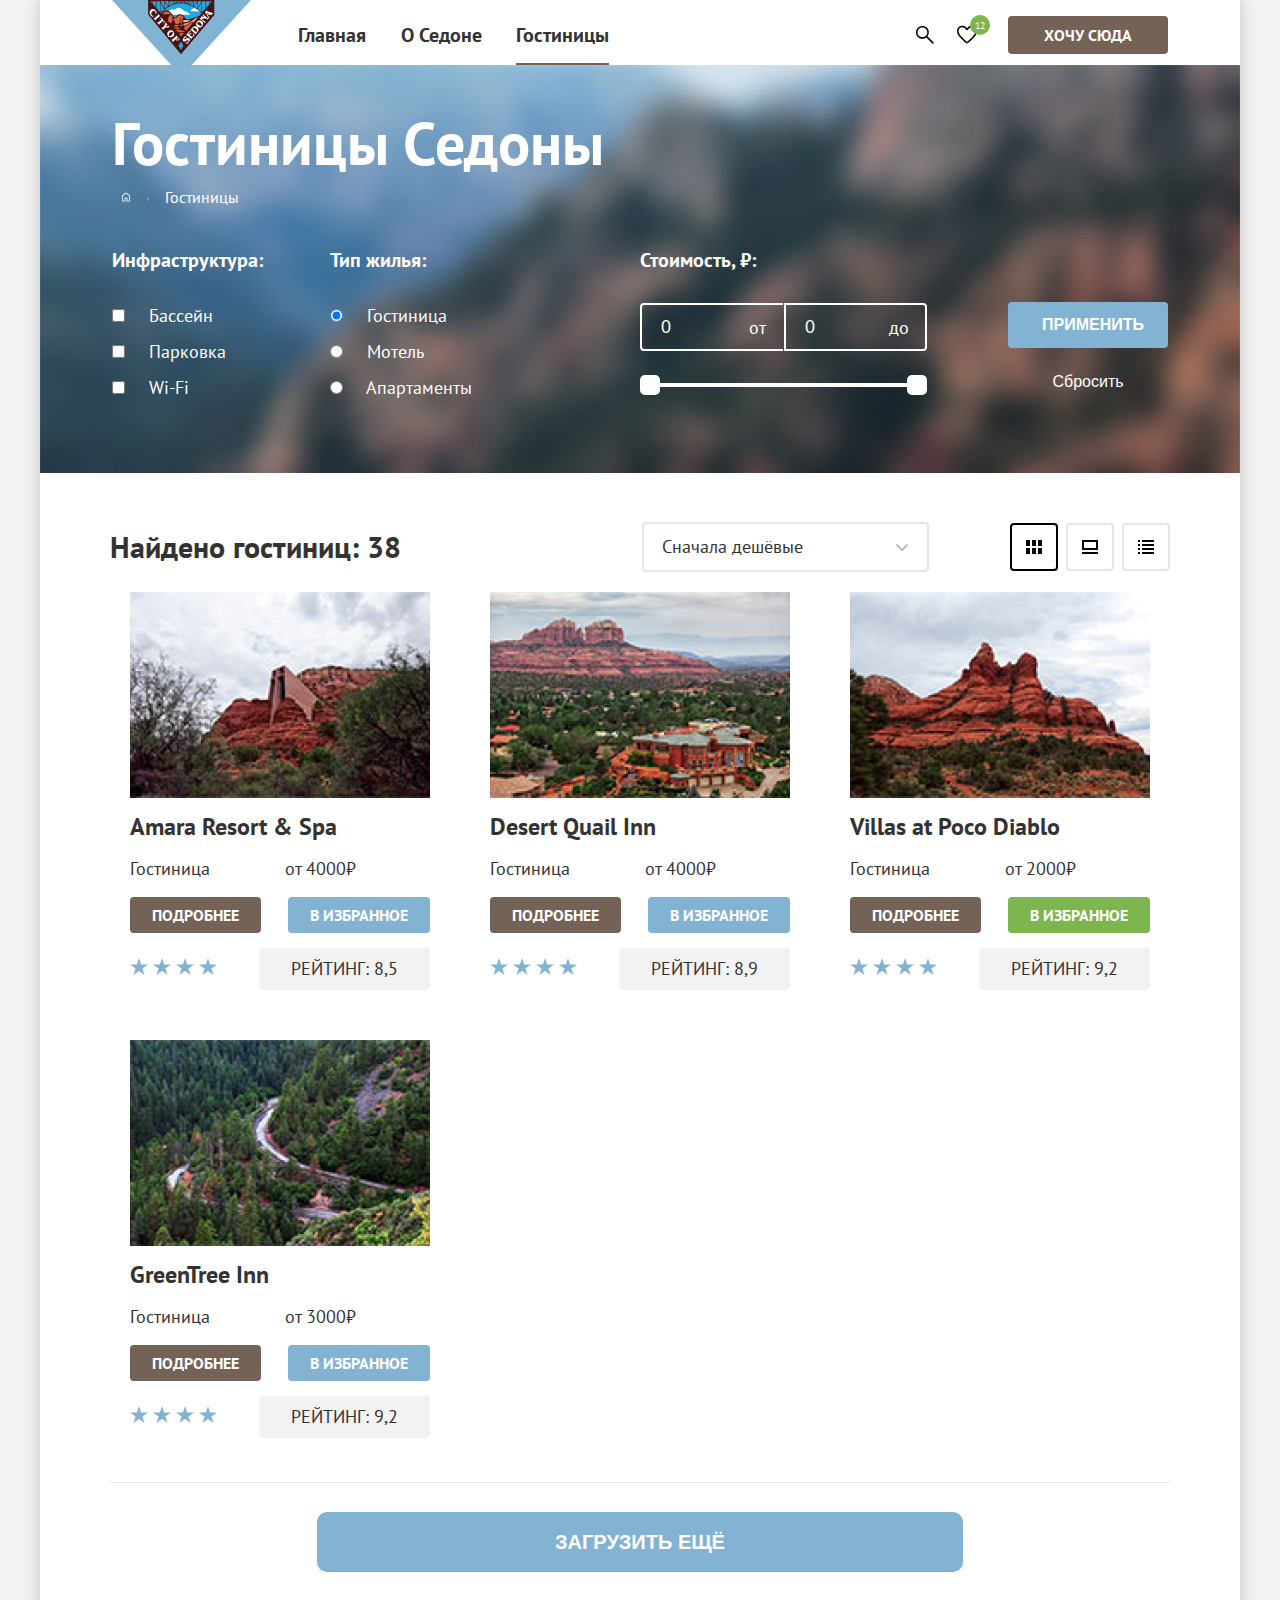
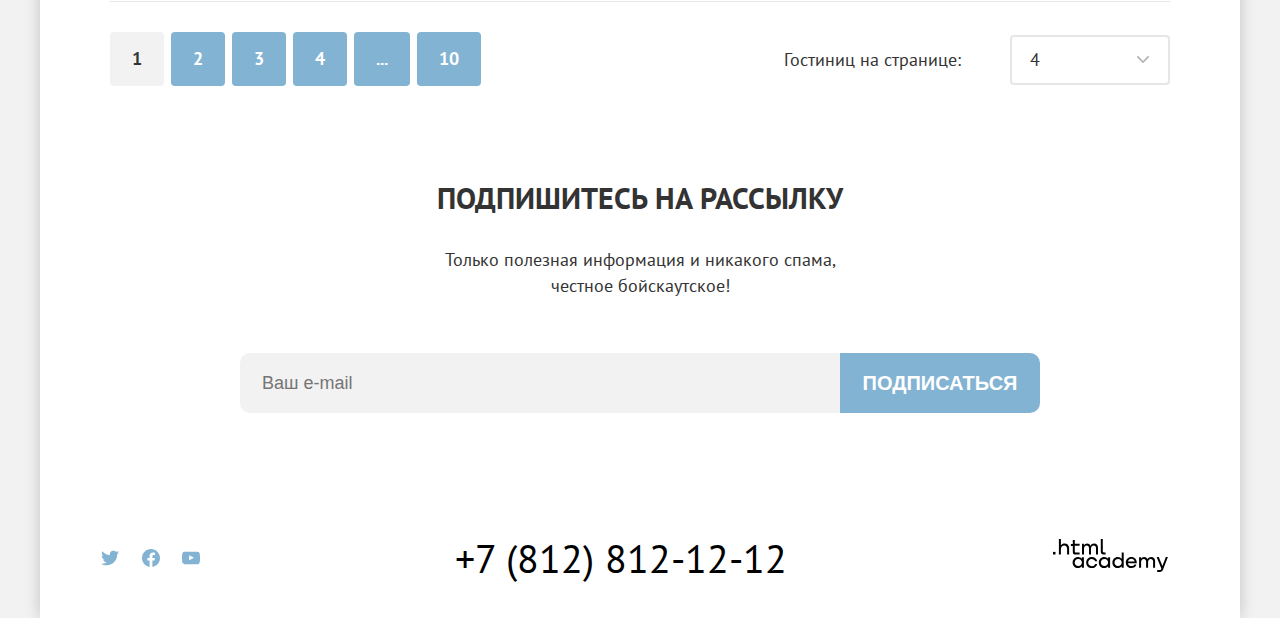
==== catalog.html @ 4ed650a9 "flexbox" ====
<!DOCTYPE html>
<html class="page" lang="ru">
<head>
    <meta charset="UTF-8">
    <meta http-equiv="X-UA-Compatible" content="IE=edge">
    <meta name="viewport" content="width=device-width, initial-scale=1.0">
    <link rel="stylesheet" href="/css/style.css">
    <title>Гостиницы в Седоне - Каталог</title>
</head>
<body class="page__body">
  <header class="page-header page__header">
    <a class="logo logo-header" href="#">
      <img src="/img/logo.svg" alt" width="139" height="70">
    </a>
    <nav class="page-nav">
        <ul class="nav-list">
            <li class="nav-list__item">
                <a class="nav-list__link " href="#">Главная</a>
            </li>
            <li class="nav-list__item">
                <a class="nav-list__link" href="#">О Седоне</a>
            </li>
            <li class="nav-list__item">
                <a class="nav-list__link nav-list__link_state-active" href="/catalog.html">Гостиницы</a>
            </li>
          </ul>
          <div class="additional-nav">
              <a href="#" class="icon-button">
                <svg width="24" height="24" viewBox="0 0 24 24" aria-hidden="true">
                  <path d="M19.35 20.425L13.325 14.4C12.825 14.8333 12.2417 15.1708 11.575 15.4125C10.9083 15.6542 10.2 15.775 9.45 15.775C7.65 15.775 6.125 15.15 4.875 13.9C3.625 12.65 3 11.1417 3 9.375C3 7.60833 3.625 6.1 4.875 4.85C6.125 3.6 7.64167 2.975 9.425 2.975C11.1917 2.975 12.6958 3.6 13.9375 4.85C15.1792 6.1 15.8 7.60833 15.8 9.375C15.8 10.0917 15.6833 10.7833 15.45 11.45C15.2167 12.1167 14.8667 12.7417 14.4 13.325L20.475 19.35C20.625 19.4833 20.7 19.6542 20.7 19.8625C20.7 20.0708 20.6167 20.2583 20.45 20.425C20.3 20.575 20.1167 20.65 19.9 20.65C19.6833 20.65 19.5 20.575 19.35 20.425ZM9.425 14.275C10.775 14.275 11.925 13.7958 12.875 12.8375C13.825 11.8792 14.3 10.725 14.3 9.375C14.3 8.025 13.825 6.87083 12.875 5.9125C11.925 4.95417 10.775 4.475 9.425 4.475C8.05833 4.475 6.89583 4.95417 5.9375 5.9125C4.97917 6.87083 4.5 8.025 4.5 9.375C4.5 10.725 4.97917 11.8792 5.9375 12.8375C6.89583 13.7958 8.05833 14.275 9.425 14.275Z"/>
                </svg>
                <span class="visually-hidden">Поиск</span>
              </a>
              <a href="#" class="icon-button">
                <svg width="24" height="24" viewBox="0 0 24 24" aria-hidden="true">
                  <path d="M10.975 20.1L9.65 18.875C7.58333 16.9583 5.79167 15.1292 4.275 13.3875C2.75833 11.6458 2 9.825 2 7.925C2 6.425 2.50417 5.17083 3.5125 4.1625C4.52083 3.15417 5.76667 2.65 7.25 2.65C8.1 2.65 8.94167 2.85417 9.775 3.2625C10.6083 3.67083 11.35 4.34167 12 5.275C12.7333 4.34167 13.4917 3.67083 14.275 3.2625C15.0583 2.85417 15.8833 2.65 16.75 2.65C18.2333 2.65 19.4792 3.15417 20.4875 4.1625C21.4958 5.17083 22 6.425 22 7.925C22 9.825 21.2417 11.6458 19.725 13.3875C18.2083 15.1292 16.4167 16.9583 14.35 18.875L13.025 20.1C12.7417 20.3667 12.4 20.5 12 20.5C11.6 20.5 11.2583 20.3667 10.975 20.1ZM11.35 6.925C10.9 6.10833 10.3083 5.44167 9.575 4.925C8.84167 4.40833 8.06667 4.15 7.25 4.15C6.15 4.15 5.25 4.50417 4.55 5.2125C3.85 5.92083 3.5 6.825 3.5 7.925C3.5 8.89167 3.825 9.90417 4.475 10.9625C5.125 12.0208 5.9 13.05 6.8 14.05C7.7 15.05 8.63333 15.9792 9.6 16.8375C10.5667 17.6958 11.3667 18.4167 12 19C12.6333 18.4333 13.4333 17.7167 14.4 16.85C15.3667 15.9833 16.3 15.0458 17.2 14.0375C18.1 13.0292 18.875 11.9958 19.525 10.9375C20.175 9.87917 20.5 8.875 20.5 7.925C20.5 6.825 20.1458 5.92083 19.4375 5.2125C18.7292 4.50417 17.8333 4.15 16.75 4.15C15.9167 4.15 15.1375 4.40417 14.4125 4.9125C13.6875 5.42083 13.0833 6.09167 12.6 6.925C12.5167 7.05833 12.425 7.15417 12.325 7.2125C12.225 7.27083 12.1083 7.3 11.975 7.3C11.8417 7.3 11.7208 7.27083 11.6125 7.2125C11.5042 7.15417 11.4167 7.05833 11.35 6.925V6.925Z"/>
                </svg>
                <span class="bage bage_count bage_icon-button">12</span>
                <span class="visually-hidden">Избранное</span>
              </a>
              <a href="#" class="button button_size-small button_state-secondary button-header">Хочу сюда</a>
          </div>
    </nav>
  </header>
    <main class="page-main">
        <section class="catalog-filter">
            <h1 class="headline headline_size-b">Гостиницы Седоны</h1>
            <ul class="breadcrumbs">
                <li class="breadcrumbs__item">
                    <a class="breadcrumbs__link" href="#" fill="white">
                        <span class="visually-hidden">Главная страница</span>
                        <svg width="12" height="12" viewBox="0 0 12 12" fill="white" aria-hidden="true">
                            <path d="M2.75 9.75H4.625V6.625H7.375V9.75H9.25V4.875L6 2.4375L2.75 4.875V9.75ZM2.75 10.5C2.54167 10.5 2.36458 10.4271 2.21875 10.2812C2.07292 10.1354 2 9.95833 2 9.75V4.875C2 4.75833 2.02708 4.64583 2.08125 4.5375C2.13542 4.42917 2.20833 4.34167 2.3 4.275L5.55 1.8375C5.61667 1.7875 5.6875 1.75 5.7625 1.725C5.8375 1.7 5.91667 1.6875 6 1.6875C6.08333 1.6875 6.1625 1.7 6.2375 1.725C6.3125 1.75 6.38333 1.7875 6.45 1.8375L9.7 4.275C9.79167 4.34167 9.86458 4.42917 9.91875 4.5375C9.97292 4.64583 10 4.75833 10 4.875V9.75C10 9.95833 9.92708 10.1354 9.78125 10.2812C9.63542 10.4271 9.45833 10.5 9.25 10.5H6.625V7.375H5.375V10.5H2.75Z"/>
                        </svg>
                    </a>
                    <svg width="8" height="8" viewBox="0 0 8 8" fill="rgba(255, 255, 255, 0.6)" aria-hidden="true">
                        <path d="M2.94998 5.81656C2.90554 5.761 2.88193 5.69989 2.87915 5.63322C2.87637 5.56656 2.89998 5.50822 2.94998 5.45822L4.41665 3.99156L2.94165 2.51656C2.89721 2.47211 2.87637 2.41239 2.87915 2.33739C2.88193 2.26239 2.90554 2.20267 2.94998 2.15822C3.00554 2.10267 3.06526 2.07628 3.12915 2.07906C3.19304 2.08183 3.24998 2.10822 3.29998 2.15822L4.95832 3.81656C4.9861 3.84433 5.00554 3.87211 5.01665 3.89989C5.02776 3.92767 5.03332 3.95822 5.03332 3.99156C5.03332 4.02489 5.02776 4.05544 5.01665 4.08322C5.00554 4.111 4.9861 4.13878 4.95832 4.16656L3.30832 5.81656C3.25832 5.86656 3.19998 5.89017 3.13332 5.88739C3.06665 5.88461 3.00554 5.861 2.94998 5.81656V5.81656Z"/>
                    </svg>
                </li>
                <li class="breadcrumbs__item">
                    <a class="breadcrumbs__link" href="#">
                        Гостиницы
                    </a>
                </li>
            </ul>
            <form class="filter-form" action="https://echo.htmlacademy.ru/" method="GET">
                <fieldset class="filter-fieldset">
                    <legend class="filter-title">Инфраструктура:</legend>
                    <ul class="filter-list">
                        <li class="filter-item">
                            <label class="control" class="label" for="pool">
                                <input class="control-input" type="checkbox" id="pool" name="ifrostructure" value="Бассейн">
                                <span class="control-lead">Бассейн</span>
                            </label>
                        </li>
                        <li class="filter-item">
                            <label class="control" class="label" for="parking">
                                <input class="control-input" type="checkbox" id="parking" name="ifrostructure" value="Парковка">
                                <span class="control-lead">Парковка</span>
                            </label>
                        </li>
                        <li class="filter-item">
                            <label class="control" for="wifi">
                                <input class="control-input" type="checkbox" id="wifi" name="ifrostructure" value="Wi-Fi">
                                <span class="control-lead">Wi-Fi</span>
                            </label>
                        </li>
                    </ul>
                </fieldset>
                <fieldset class="filter-fieldset">
                    <legend class="filter-title">Тип жилья:</legend>
                    <ul class="filter-list">
                        <li class="filter-item">
                            <label class="control" for="hotel">
                                <input class="control-input" type="radio" id="hotel" name="tipe-living" value="Гостиница" checked>
                                <span class="control-lead">Гостиница</span>
                            </label>
                        </li>
                        <li class="filter-item">
                            <label class="control" for="motel">
                                <input class="control-input" type="radio" id="motel" name="tipe-living" value="Мотель">
                                <span class="control-lead">Мотель</span>
                            </label>
                        </li>
                        <li class="filter-item">
                            <label class="control" for="apart">
                                <input class="control-input" type="radio" id="apart" name="tipe-living" value="Апартементы">
                                <span class="control-lead">Апартаменты</span>
                            </label>
                        </li>
                    </ul>
                </fieldset>
                <fieldset class="filter-fieldset">
                    <legend class="filter-title">Стоимость, ₽:</legend>
                    <div class="range">
                        <label class="range-field" for="min-price">
                            <span class="range-title">от</span>
                            <input class="range-input range-input_left" type="number" name="price-from" value="0" min="0" max="10000" step="100">
                        </label>
                        <label class="range-field" for="max-price">
                            <span class="range-title">до</span>
                            <input class="range-input range-input_right" type="number" name="price-from" value="0" min="0" max="10000" step="100">
                        </label>
                        <div class="range-slider slider">
                            <div class="slider-bar">
                              <button class="slider-thumb" type="button">
                                <span class="visually-hidden">Ручка минимальной цены</span>
                              </button>
                              <button class="slider-thumb" type="button">
                                <span class="visually-hidden">Ручка максимальной цены</span>
                              </button>
                            </div>
                        </div>
                    </div>
                </fieldset>
                <div class="filter-buttons">
                    <button class="button button_size-small button_state-primary button_apply" type="submit">Применить</button>
                    <button class="button button_size-small button_reset" type="reset">Сбросить</button>
                  </div>
            </form>
        </section>
        <section class="products">
            <header class="products-header">
                <h2 class="visually-hidden">Результаты поиска</h2>
                <p class="headline headline_size-m headline_filter">Найдено гостиниц: 38</p>
                <details class="select catalog-select">
                  <summary class="select-button">Сначала дешёвые</summary>
                  <ul class="select-menu">
                    <li class="select-item select-item-active">
                      <a class="select-option">Сначала дешёвые</a>
                    </li>
                    <li class="select-item">
                      <a class="select-option" href="#">Сначала дорогие</a>
                    </li>
                    <li class="select-item">
                      <a class="select-option" href="#">Сначала популярные</a>
                    </li>
                    <li class="select-item">
                      <a class="select-option" href="#">Сначала комфортные</a>
                    </li>
                  </ul>
                </details>
                <ul class="view">
                  <li class="view-item view-item-active">
                    <a class="view-link view-link-cards">
                      <span class="visually-hidden">Карточками</span>
                    </a>
                  </li>
                  <li class="view-item">
                    <a class="view-link view-link-slides" href="#">
                      <span class="visually-hidden">Слайдами</span>
                    </a>
                  </li>
                  <li class="view-item">
                    <a class="view-link view-link-list" href="#">
                      <span class="visually-hidden">Списком</span>
                    </a>
                  </li>
                </ul>
            </header>
            <ul class="products-list">
                <li class="products-list__item product-card">
                    <img class="product-card__img" src="/img/hotel-1.png" alt="Отель Amara Resort & Spa" width="300" height="206">
                        <a href="#" class="product-card__link product">
                            <h4 class="headline headline_size-s">Amara Resort & Spa</h4>
                        </a>
                        <div class="product-card-description">
                          <span class="product-card-descripton__title">Гостиница</span>
                          <span class="product-card-descripton__price">от 4000₽</span>
                        </div>
                        <div class="product-card-buttons">
                            <a class="button button_size-small button_state-secondary button-card-more" href="#">Подробнее</a>
                            <a class="button button_size-small button_state-primary button-card-favorive" href="#">В Избранное</a>
                        </div>
                        <div class="product-card-raiting">
                            <div class="product-card-raiting__stars">
                                <svg width="18" height="17" viewBox="0 0 18 17" fill="none" xmlns="http://www.w3.org/2000/svg">
                                    <g clip-path="url(#clip0_56664_103)">
                                    <path d="M9 0L11.1 6.5H18L12.4 10.5L14.6 17L9 13L3.4 17L5.6 10.5L0 6.5H6.9L9 0Z" fill="#83B3D3"/>
                                    </g>
                                    <defs>
                                    <clipPath id="clip0_56664_103">
                                    <rect width="18" height="17" fill="white"/>
                                    </clipPath>
                                    </defs>
                                </svg>
                                <svg width="18" height="17" viewBox="0 0 18 17" fill="none" xmlns="http://www.w3.org/2000/svg">
                                    <g clip-path="url(#clip0_56664_103)">
                                    <path d="M9 0L11.1 6.5H18L12.4 10.5L14.6 17L9 13L3.4 17L5.6 10.5L0 6.5H6.9L9 0Z" fill="#83B3D3"/>
                                    </g>
                                    <defs>
                                    <clipPath id="clip0_56664_103">
                                    <rect width="18" height="17" fill="white"/>
                                    </clipPath>
                                    </defs>
                                </svg>
                                <svg width="18" height="17" viewBox="0 0 18 17" fill="none" xmlns="http://www.w3.org/2000/svg">
                                    <g clip-path="url(#clip0_56664_103)">
                                    <path d="M9 0L11.1 6.5H18L12.4 10.5L14.6 17L9 13L3.4 17L5.6 10.5L0 6.5H6.9L9 0Z" fill="#83B3D3"/>
                                    </g>
                                    <defs>
                                    <clipPath id="clip0_56664_103">
                                    <rect width="18" height="17" fill="white"/>
                                    </clipPath>
                                    </defs>
                                </svg>
                                <svg width="18" height="17" viewBox="0 0 18 17" fill="none" xmlns="http://www.w3.org/2000/svg">
                                    <g clip-path="url(#clip0_56664_103)">
                                    <path d="M9 0L11.1 6.5H18L12.4 10.5L14.6 17L9 13L3.4 17L5.6 10.5L0 6.5H6.9L9 0Z" fill="#83B3D3"/>
                                    </g>
                                    <defs>
                                    <clipPath id="clip0_56664_103">
                                    <rect width="18" height="17" fill="white"/>
                                    </clipPath>
                                    </defs>
                                </svg>
                            </div>
                            <span class="product-card-raiting__description">Рейтинг: 8,5</span>
                          </div>
                </li>
                <li class="products-list__item product-card">
                  <img class="product-card__img" src="/img/hotel-2.png" alt="Отель Amara Resort & Spa" width="300" height="206">
                      <a href="#" class="product-card__link product">
                          <h4 class="headline headline_size-s">Desert Quail Inn</h4>
                      </a>
                      <div class="product-card-description">
                        <span class="product-card-descripton__title">Гостиница</span>
                        <span class="product-card-descripton__price">от 4000₽</span>
                      </div>
                      <div class="product-card-buttons">
                          <a class="button button_size-small button_state-secondary button-card-more" href="#">Подробнее</a>
                          <a class="button button_size-small button_state-primary button-card-favorive" href="#">В Избранное</a>
                      </div>
                      <div class="product-card-raiting">
                          <div class="product-card-raiting__stars">
                              <svg width="18" height="17" viewBox="0 0 18 17" fill="none" xmlns="http://www.w3.org/2000/svg">
                                  <g clip-path="url(#clip0_56664_103)">
                                  <path d="M9 0L11.1 6.5H18L12.4 10.5L14.6 17L9 13L3.4 17L5.6 10.5L0 6.5H6.9L9 0Z" fill="#83B3D3"/>
                                  </g>
                                  <defs>
                                  <clipPath id="clip0_56664_103">
                                  <rect width="18" height="17" fill="white"/>
                                  </clipPath>
                                  </defs>
                              </svg>
                              <svg width="18" height="17" viewBox="0 0 18 17" fill="none" xmlns="http://www.w3.org/2000/svg">
                                  <g clip-path="url(#clip0_56664_103)">
                                  <path d="M9 0L11.1 6.5H18L12.4 10.5L14.6 17L9 13L3.4 17L5.6 10.5L0 6.5H6.9L9 0Z" fill="#83B3D3"/>
                                  </g>
                                  <defs>
                                  <clipPath id="clip0_56664_103">
                                  <rect width="18" height="17" fill="white"/>
                                  </clipPath>
                                  </defs>
                              </svg>
                              <svg width="18" height="17" viewBox="0 0 18 17" fill="none" xmlns="http://www.w3.org/2000/svg">
                                  <g clip-path="url(#clip0_56664_103)">
                                  <path d="M9 0L11.1 6.5H18L12.4 10.5L14.6 17L9 13L3.4 17L5.6 10.5L0 6.5H6.9L9 0Z" fill="#83B3D3"/>
                                  </g>
                                  <defs>
                                  <clipPath id="clip0_56664_103">
                                  <rect width="18" height="17" fill="white"/>
                                  </clipPath>
                                  </defs>
                              </svg>
                              <svg width="18" height="17" viewBox="0 0 18 17" fill="none" xmlns="http://www.w3.org/2000/svg">
                                  <g clip-path="url(#clip0_56664_103)">
                                  <path d="M9 0L11.1 6.5H18L12.4 10.5L14.6 17L9 13L3.4 17L5.6 10.5L0 6.5H6.9L9 0Z" fill="#83B3D3"/>
                                  </g>
                                  <defs>
                                  <clipPath id="clip0_56664_103">
                                  <rect width="18" height="17" fill="white"/>
                                  </clipPath>
                                  </defs>
                              </svg>
                          </div>
                          <span class="product-card-raiting__description">Рейтинг: 8,9</span>
                        </div>
              </li>
              <li class="products-list__item product-card">
                <img class="product-card__img" src="/img/hotel-3.png" alt="Отель Amara Resort & Spa" width="300" height="206">
                    <a href="#" class="product-card__link product">
                        <h4 class="headline headline_size-s">Villas at Poco Diablo</h4>
                    </a>
                    <div class="product-card-description">
                      <span class="product-card-descripton__title">Гостиница</span>
                      <span class="product-card-descripton__price">от 2000₽</span>
                    </div>
                    <div class="product-card-buttons">
                        <a class="button button_size-small button_state-secondary button-card-more" href="#">Подробнее</a>
                        <a class="button button_size-small button_state-seccess button-card-favorive" href="#">В Избранное</a>
                    </div>
                    <div class="product-card-raiting">
                        <div class="product-card-raiting__stars">
                            <svg width="18" height="17" viewBox="0 0 18 17" fill="none" xmlns="http://www.w3.org/2000/svg">
                                <g clip-path="url(#clip0_56664_103)">
                                <path d="M9 0L11.1 6.5H18L12.4 10.5L14.6 17L9 13L3.4 17L5.6 10.5L0 6.5H6.9L9 0Z" fill="#83B3D3"/>
                                </g>
                                <defs>
                                <clipPath id="clip0_56664_103">
                                <rect width="18" height="17" fill="white"/>
                                </clipPath>
                                </defs>
                            </svg>
                            <svg width="18" height="17" viewBox="0 0 18 17" fill="none" xmlns="http://www.w3.org/2000/svg">
                                <g clip-path="url(#clip0_56664_103)">
                                <path d="M9 0L11.1 6.5H18L12.4 10.5L14.6 17L9 13L3.4 17L5.6 10.5L0 6.5H6.9L9 0Z" fill="#83B3D3"/>
                                </g>
                                <defs>
                                <clipPath id="clip0_56664_103">
                                <rect width="18" height="17" fill="white"/>
                                </clipPath>
                                </defs>
                            </svg>
                            <svg width="18" height="17" viewBox="0 0 18 17" fill="none" xmlns="http://www.w3.org/2000/svg">
                                <g clip-path="url(#clip0_56664_103)">
                                <path d="M9 0L11.1 6.5H18L12.4 10.5L14.6 17L9 13L3.4 17L5.6 10.5L0 6.5H6.9L9 0Z" fill="#83B3D3"/>
                                </g>
                                <defs>
                                <clipPath id="clip0_56664_103">
                                <rect width="18" height="17" fill="white"/>
                                </clipPath>
                                </defs>
                            </svg>
                            <svg width="18" height="17" viewBox="0 0 18 17" fill="none" xmlns="http://www.w3.org/2000/svg">
                                <g clip-path="url(#clip0_56664_103)">
                                <path d="M9 0L11.1 6.5H18L12.4 10.5L14.6 17L9 13L3.4 17L5.6 10.5L0 6.5H6.9L9 0Z" fill="#83B3D3"/>
                                </g>
                                <defs>
                                <clipPath id="clip0_56664_103">
                                <rect width="18" height="17" fill="white"/>
                                </clipPath>
                                </defs>
                            </svg>
                        </div>
                        <span class="product-card-raiting__description">Рейтинг: 9,2</span>
                      </div>
            </li>
            <li class="products-list__item product-card">
              <img class="product-card__img" src="/img/hotel-4.png" alt="Отель Amara Resort & Spa" width="300" height="206">
                  <a href="#" class="product-card__link product">
                      <h4 class="headline headline_size-s">GreenTree Inn</h4>
                  </a>
                  <div class="product-card-description">
                    <span class="product-card-descripton__title">Гостиница</span>
                    <span class="product-card-descripton__price">от 3000₽</span>
                  </div>
                  <div class="product-card-buttons">
                      <a class="button button_size-small button_state-secondary button-card-more" href="#">Подробнее</a>
                      <a class="button button_size-small button_state-primary button-card-favorive" href="#">В Избранное</a>
                  </div>
                  <div class="product-card-raiting">
                      <div class="product-card-raiting__stars">
                          <svg width="18" height="17" viewBox="0 0 18 17" fill="none" xmlns="http://www.w3.org/2000/svg">
                              <g clip-path="url(#clip0_56664_103)">
                              <path d="M9 0L11.1 6.5H18L12.4 10.5L14.6 17L9 13L3.4 17L5.6 10.5L0 6.5H6.9L9 0Z" fill="#83B3D3"/>
                              </g>
                              <defs>
                              <clipPath id="clip0_56664_103">
                              <rect width="18" height="17" fill="white"/>
                              </clipPath>
                              </defs>
                          </svg>
                          <svg width="18" height="17" viewBox="0 0 18 17" fill="none" xmlns="http://www.w3.org/2000/svg">
                              <g clip-path="url(#clip0_56664_103)">
                              <path d="M9 0L11.1 6.5H18L12.4 10.5L14.6 17L9 13L3.4 17L5.6 10.5L0 6.5H6.9L9 0Z" fill="#83B3D3"/>
                              </g>
                              <defs>
                              <clipPath id="clip0_56664_103">
                              <rect width="18" height="17" fill="white"/>
                              </clipPath>
                              </defs>
                          </svg>
                          <svg width="18" height="17" viewBox="0 0 18 17" fill="none" xmlns="http://www.w3.org/2000/svg">
                              <g clip-path="url(#clip0_56664_103)">
                              <path d="M9 0L11.1 6.5H18L12.4 10.5L14.6 17L9 13L3.4 17L5.6 10.5L0 6.5H6.9L9 0Z" fill="#83B3D3"/>
                              </g>
                              <defs>
                              <clipPath id="clip0_56664_103">
                              <rect width="18" height="17" fill="white"/>
                              </clipPath>
                              </defs>
                          </svg>
                          <svg width="18" height="17" viewBox="0 0 18 17" fill="none" xmlns="http://www.w3.org/2000/svg">
                              <g clip-path="url(#clip0_56664_103)">
                              <path d="M9 0L11.1 6.5H18L12.4 10.5L14.6 17L9 13L3.4 17L5.6 10.5L0 6.5H6.9L9 0Z" fill="#83B3D3"/>
                              </g>
                              <defs>
                              <clipPath id="clip0_56664_103">
                              <rect width="18" height="17" fill="white"/>
                              </clipPath>
                              </defs>
                          </svg>
                      </div>
                      <span class="product-card-raiting__description">Рейтинг: 9,2</span>
                    </div>
                </li>
            </ul>
            <div class="load-more">
                <button class="button button_size-medium button_state-primary button_load-more">Загрузить ещё</button>
            </div>
            <div class="products-footer">
                <ul class="pagination">
                    <li class="pagination__item">
                        <a class="button button_state-primary button_pagination button_pagination-active" href="#">1</a>
                    </li>
                    <li class="pagination__item">
                        <a class="button button_state-primary button_pagination" href>2</a>
                    </li>
                    <li class="pagination__item">
                        <a class="button button_state-primary button_pagination" href>3</a>
                    </li>
                    <li class="pagination__item">
                        <a class="button button_state-primary button_pagination" href>4</a>
                    </li>
                    <li class="pagination__item">
                        <a class="button button_state-primary button_pagination" href>...</a>
                    </li>
                    <li class="pagination__item">
                        <a class="button button_state-primary button_pagination" href>10</a>
                    </li>
                </ul>
                <div class="quantity">
                    <span>Гостиниц на странице:</span>
                    <details class="select quantity__seclet">
                      <summary class="select-button">4</summary>

                      <ul class="select-menu">
                        <li class="select-item select-item-active">
                          <a class="select-option" href="#">5</a>
                        </li>
                        <li class="select-item">
                          <a class="select-option" href="#">6</a>
                        </li>
                        <li class="select-item">
                          <a class="select-option" href="#">9</a>
                        </li>
                        <li class="select-item">
                          <a class="select-option" href="#">12</a>
                        </li>
                      </ul>
                    </details>
                </div>
            </div>
        </section>
        <section class="newsletter newsletter_clear">
          <h2 class="visually-hidden">Подпишитесь на рассылку</h2>
          <h3 class="headline headline_size-m headline_newsletter">Подпишитесь на рассылку</h3>
          <p class="text text_size-m text_newsletter">Только полезная информация и никакого спама,<br>
              честное бойскаутское!</p>
          <form class="newsletter__form" action="https://echo.htmlacademy.ru/" method="post">
              <input class="newsletter__input" type="email" name="email" placeholder="Ваш e-mail">
              <button class="button button_size-medium button_state-primary newsletter__button" type="submit">Подписаться</button>
          </form>
      </section>
      <footer class="footer">
        <ul class="social-list">
            <li class="social-list__item">
                <a class="social-list_link" href="#">
                  <svg сlass="social-link__icon" width="18" height="18" viewBox="0 0 48 48" aria-hidden="true">
                      <g clip-path="url(#clip0_1608_3)">
                          <path d="M15.1003 43.5001C33.2091 43.5001 43.1166 28.4935 43.1166 15.4838C43.1166 15.0619 43.1072 14.6307 43.0884 14.2088C45.0157 12.815 46.679 11.0886 48 9.11069C46.205 9.90929 44.2993 10.4309 42.3478 10.6576C44.4026 9.42591 45.9411 7.49104 46.6781 5.21163C44.7451 6.35721 42.6312 7.16532 40.4269 7.60131C38.9417 6.02321 36.978 4.97832 34.8394 4.62819C32.7008 4.27806 30.5064 4.64219 28.5955 5.66428C26.6846 6.68638 25.1636 8.3095 24.2677 10.2827C23.3718 12.2559 23.1509 14.4693 23.6391 16.5807C19.725 16.3843 15.8959 15.3675 12.4 13.5963C8.90405 11.8251 5.81939 9.33897 3.34594 6.29913C2.0888 8.46658 1.70411 11.0314 2.27006 13.4723C2.83601 15.9132 4.31013 18.047 6.39281 19.4401C4.82926 19.3904 3.29995 18.9695 1.93125 18.2119V18.3338C1.92985 20.6084 2.7162 22.8133 4.15662 24.5736C5.59704 26.334 7.60265 27.5412 9.8325 27.9901C8.38411 28.3863 6.86396 28.4441 5.38969 28.1588C6.01891 30.115 7.24315 31.8259 8.89154 33.0528C10.5399 34.2796 12.5302 34.9613 14.5847 35.0026C11.0968 37.7423 6.78835 39.2283 2.35313 39.2213C1.56657 39.2201 0.780798 39.1719 0 39.0769C4.50571 41.9676 9.74706 43.5029 15.1003 43.5001Z"/>
                      </g>
                      <defs>
                      <clipPath id="clip0_1608_3">
                          <rect width="48" height="48" fill="white"/>
                      </clipPath>
                      </defs>
                    </svg>
                    <span class="visually-hidden">Твитер</span>
                </a>
            </li>
            <li class="social-list__item">
                <a class="social-list_link" href="#">
                    <svg сlass="social-link__icon" width="18" height="18" viewBox="0 0 48 48" aria-hidden="true">
                        <g clip-path="url(#clip0_1608_2)">
                            <path  d="M48 24C48 10.7452 37.2548 0 24 0C10.7452 0 0 10.7452 0 24C0 35.9789 8.77641 45.908 20.25 47.7084V30.9375H14.1562V24H20.25V18.7125C20.25 12.6975 23.8331 9.375 29.3152 9.375C31.9402 9.375 34.6875 9.84375 34.6875 9.84375V15.75H31.6613C28.68 15.75 27.75 17.6002 27.75 19.5V24H34.4062L33.3422 30.9375H27.75V47.7084C39.2236 45.908 48 35.9789 48 24Z"/>
                        </g>
                        <defs>
                        <clipPath id="clip0_1608_2">
                        <rect width="48" height="48" fill="white"/>
                            </clipPath>
                        </defs>
                    </svg>
                    <span class="visually-hidden">Фейсбук</span>
                  </a>
            </li>
            <li class="social-list__item">
                <a class="social-list_link" href="#">
                    <svg сlass="social-link__icon" width="18" height="18" viewBox="0 0 48 48" aria-hidden="true">
                        <path d="M47.5219 14.4001C47.5219 14.4001 47.0531 11.0907 45.6094 9.6376C43.7812 7.7251 41.7375 7.71572 40.8 7.60322C34.0875 7.11572 24.0094 7.11572 24.0094 7.11572H23.9906C23.9906 7.11572 13.9125 7.11572 7.2 7.60322C6.2625 7.71572 4.21875 7.7251 2.39062 9.6376C0.946875 11.0907 0.4875 14.4001 0.4875 14.4001C0.4875 14.4001 0 18.2907 0 22.172V25.8095C0 29.6907 0.478125 33.5813 0.478125 33.5813C0.478125 33.5813 0.946875 36.8907 2.38125 38.3438C4.20937 40.2563 6.60938 40.1907 7.67813 40.397C11.5219 40.7626 24 40.8751 24 40.8751C24 40.8751 34.0875 40.8563 40.8 40.3782C41.7375 40.2657 43.7812 40.2563 45.6094 38.3438C47.0531 36.8907 47.5219 33.5813 47.5219 33.5813C47.5219 33.5813 48 29.7001 48 25.8095V22.172C48 18.2907 47.5219 14.4001 47.5219 14.4001ZM19.0406 30.2251V16.7345L32.0062 23.5032L19.0406 30.2251Z"/>
                    </svg>
                    <span class="visually-hidden">Ютуб</span>
                </a>
            </li>
        </ul>
        <a class="footer-link footer-link_phone" href="tel:+7(812)812-12-12">+7 (812) 812-12-12</a>
        <a class="footer-link footer-link_developer" href="#">
            <svg width="115" height="34" viewBox="0 0 115 34" aria-hidden="true">
                <path d="M0 12.8999V15.4999H2.5V12.8999H0Z" />
                <path d="M11.5999 4.5C9.9999 4.5 8.7999 5.2 7.9999 6.2H7.8999V0H5.8999V15.5H7.8999V10.2C7.8999 8.1 9.1999 6.6 11.1999 6.6C12.9999 6.6 14.0999 8 14.0999 9.8V15.5H16.0999V9.4C16.1999 6.4 14.2999 4.5 11.5999 4.5Z" />
                <path d="M26.5999 4.8001H21.7999V1.1001H19.7999V4.9001H17.8999V6.9001H19.7999V12.9001C19.7999 14.6001 20.7999 15.6001 22.4999 15.6001H26.5999V13.6001H22.8999C22.1999 13.6001 21.7999 13.2001 21.7999 12.5001V6.8001H26.5999V4.8001Z" />
                <path d="M41.1 4.6001C39.5 4.6001 38.2 5.4001 37.6 6.7001H37.5C36.9 5.5001 35.7 4.6001 34.1 4.6001C32.7 4.6001 31.6 5.4001 31 6.4001H30.9V4.8001H29V15.4001H31V10.0001C31 8.0001 32 6.5001 33.6 6.5001C35.1 6.5001 36 7.5001 36 9.1001V15.4001H38V9.8001C38 7.4001 39.4 6.5001 40.6 6.5001C42.1 6.5001 43 7.5001 43 9.1001V15.4001H45V8.9001C45.1 6.4001 43.6 4.6001 41.1 4.6001Z" />
                <path d="M47.8 12.7C47.8 14.4 48.8 15.4 50.6 15.4H52.6V13.4H50.9001C50.2001 13.4 49.8 13 49.8 12.3V0H47.8V12.7Z" />
                <path d="M28.9001 19.6999C28.0001 18.5999 26.7001 17.8999 25.0001 17.8999C21.9001 17.8999 19.6001 20.1999 19.6001 23.4999C19.6001 26.7999 21.9001 29.0999 25.0001 29.0999C26.8001 29.0999 28.0001 28.2999 28.8001 27.1999H28.9001V28.7999H30.9001V18.1999H28.9001V19.6999ZM25.3001 27.0999C23.1001 27.0999 21.7001 25.4999 21.7001 23.4999C21.7001 21.4999 23.1001 19.8999 25.3001 19.8999C27.5001 19.8999 28.9001 21.4999 28.9001 23.4999C28.9001 25.3999 27.5001 27.0999 25.3001 27.0999Z" />
                <path d="M44.2 21.9999C43.7 19.5999 41.5999 17.8999 38.7999 17.8999C35.3999 17.8999 33.2 20.3999 33.2 23.4999C33.2 26.5999 35.3999 29.0999 38.7999 29.0999C41.5999 29.0999 43.7 27.2999 44.2 24.8999H42.0999C41.6999 26.1999 40.3999 27.1999 38.7999 27.1999C36.5999 27.1999 35.2 25.5999 35.2 23.5999C35.2 21.5999 36.5999 19.9999 38.7999 19.9999C40.3999 19.9999 41.5999 20.9999 42.0999 22.1999H44.2V21.9999Z" />
                <path d="M55.1 19.6999C54.2 18.5999 52.9001 17.8999 51.2001 17.8999C48.1001 17.8999 45.8 20.1999 45.8 23.4999C45.8 26.7999 48.1001 29.0999 51.2001 29.0999C53.0001 29.0999 54.2 28.2999 55 27.1999H55.1V28.7999H57.1V18.1999H55.1V19.6999ZM51.5 27.0999C49.3 27.0999 47.9001 25.4999 47.9001 23.4999C47.9001 21.4999 49.3 19.8999 51.5 19.8999C53.7 19.8999 55.1 21.4999 55.1 23.4999C55.1 25.3999 53.6 27.0999 51.5 27.0999Z" />
                <path d="M68.6999 19.7999C67.7999 18.6999 66.4999 17.8999 64.7999 17.8999C61.6999 17.8999 59.3999 20.1999 59.3999 23.4999C59.3999 26.7999 61.5999 29.0999 64.7999 29.0999C66.4999 29.0999 67.7999 28.2999 68.5999 27.2999H68.6999V28.7999H70.6999V13.3999H68.6999V19.7999ZM65.0999 27.0999C62.8999 27.0999 61.4999 25.4999 61.4999 23.4999C61.4999 21.4999 62.8999 19.8999 65.0999 19.8999C67.2999 19.8999 68.6999 21.4999 68.6999 23.4999C68.5999 25.4999 67.1999 27.0999 65.0999 27.0999Z" />
                <path d="M78.3 17.8999C75 17.8999 72.8 20.3999 72.8 23.4999C72.8 26.4999 74.9 29.0999 78.3 29.0999C80.8 29.0999 82.8 27.7999 83.5 25.4999H81.4C80.9 26.4999 79.8 27.0999 78.4 27.0999C76.5 27.0999 75.1 25.7999 75 24.1999H83.8C84 20.5999 81.8 17.8999 78.3 17.8999ZM78.3 19.7999C80 19.7999 81.3 20.7999 81.6 22.3999H75.1C75.4 20.8999 76.6 19.7999 78.3 19.7999Z" />
                <path d="M98.2001 17.8999C96.6001 17.8999 95.3001 18.6999 94.6001 19.8999H94.5001C93.9001 18.6999 92.7001 17.8999 91.1001 17.8999C89.7001 17.8999 88.6001 18.5999 88.0001 19.6999V18.1999H86.1001V28.7999H88.1001V23.3999C88.1001 21.3999 89.1001 19.9999 90.7001 19.8999C92.2001 19.8999 93.1001 20.8999 93.1001 22.4999V28.7999H95.1001V23.1999C95.1001 20.7999 96.5001 19.8999 97.7001 19.8999C99.2001 19.8999 100.1 20.8999 100.1 22.4999V28.7999H102.1V22.2999C102.2 19.6999 100.7 17.8999 98.2001 17.8999Z" />
                <path d="M109.4 27.0001L105.8 18.1001H103.6L108.4 29.7001C108.1 30.6001 107.7 30.9001 106.7 30.9001H104.2V32.9001H106.7C108.5 32.9001 109.5 32.1001 110.2 30.3001L114.9 18.1001H112.8L109.4 27.0001Z" />
            </svg>
        </a>
    </footer>
</body>
</html>
---- css/style.css ----
/*** Глобальные стили ***/
@import url(/css/_blocks/global.css);

/*** Шрифты ***/
@import url(/css/_blocks/fonts.css);

/*** Скрываем элементы ***/
@import url(/css/_blocks/visually-hidden.css);



/*** Cтраница ***/
@import url(/css/_blocks/page.css);

/*** Header ***/
@import url(/css/_blocks/page-header.css);

/*** Logo ***/
@import url(/css/_blocks/logo.css);

/*** Navigation ***/
@import url(/css/_blocks/page-nav.css);

/*** Bage ***/
@import url(/css/_blocks/bage.css);

/*** Main ***/
@import url(/css/_blocks/page-main.css);

/*** Main Screen ***/
@import url(/css/_blocks/hero-screen.css);

/*** Promo block - about ***/
@import url(/css/_blocks/promo.css);

/*** Titles ***/
@import url(/css/_blocks/headline.css);

/*** Texts ***/
@import url(/css/_blocks/text.css);

/*** Приколюхи ***/
@import url(/css/_blocks/advantages.css);

/*** Promo - поиск отелей ***/
@import url(/css/_blocks/search.css);

/*** Рассылка  ***/
@import url(/css/_blocks/newsletter.css);

/*** Кнопки  ***/
@import url(/css/_blocks/button.css);

/*** Footer  ***/
@import url(/css/_blocks/footer.css);


@import url(/css/_blocks/slider.css);

@import url(/css/_blocks/view.css);

@import url(/css/_blocks/select.css);

@import url(/css/_blocks/quantity.css);

@import url(/css/_blocks/breadcrumbs.css);

@import url(/css/_blocks/modal.css);

@import url(/css/_blocks/filter.css);

@import url(/css/_blocks/products.css);
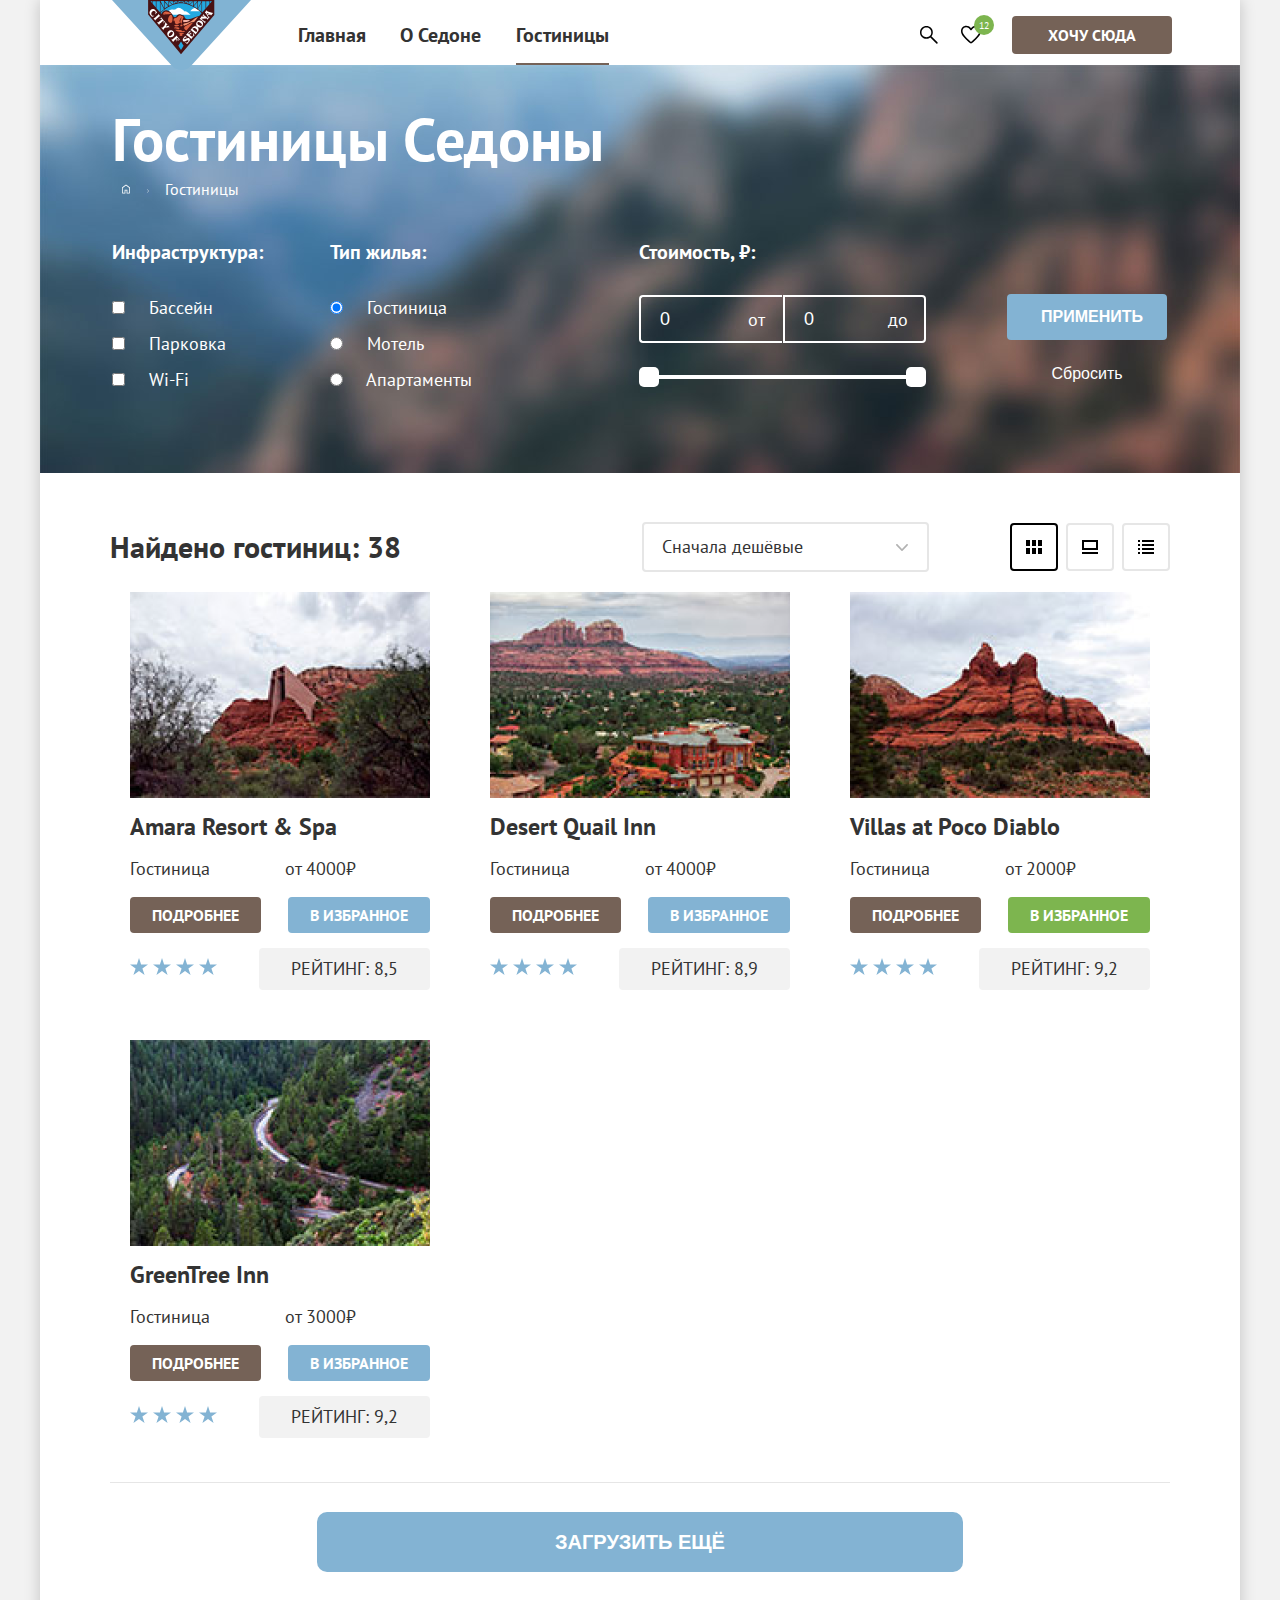
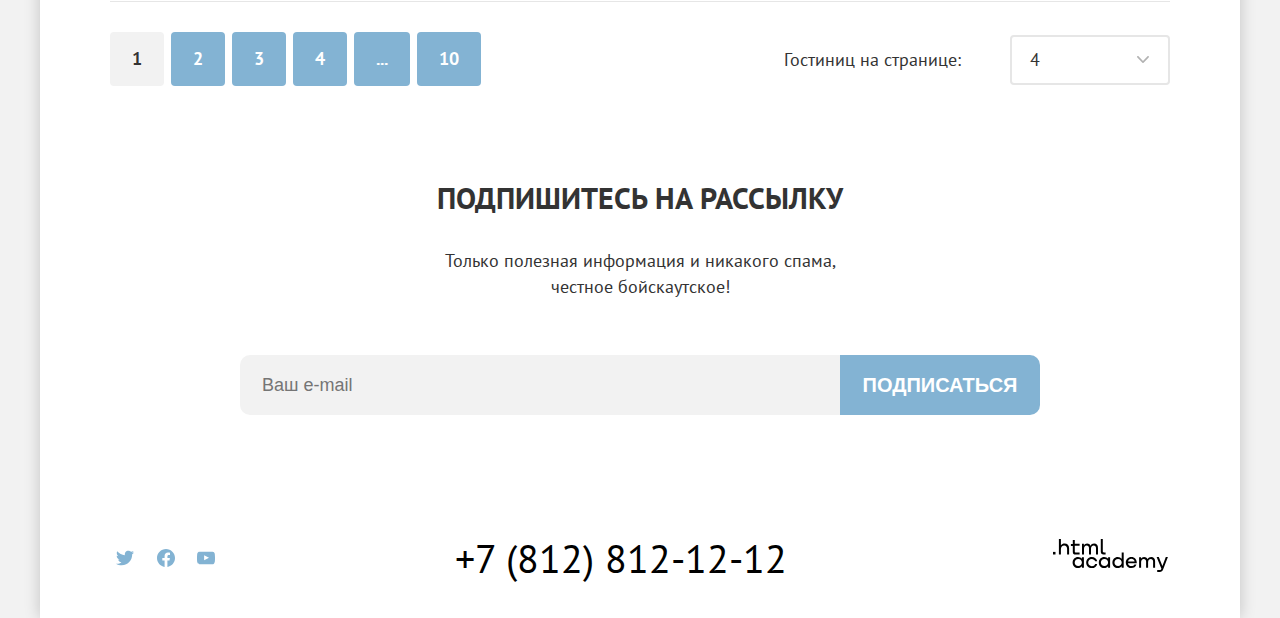
==== commit 83adb076: "grid" ====
--- a/catalog.html
+++ b/catalog.html
@@ -9,7 +9,7 @@
 </head>
 <body class="page__body">
   <header class="page-header page__header">
-    <a class="logo logo-header" href="#">
+    <a class="logo logo-header" href="/">
       <img src="/img/logo.svg" alt" width="139" height="70">
     </a>
     <nav class="page-nav">
@@ -44,7 +44,7 @@
   </header>
     <main class="page-main">
         <section class="catalog-filter">
-            <h1 class="headline headline_size-b">Гостиницы Седоны</h1>
+            <h1 class="headline headline_size-b catalog-">Гостиницы Седоны</h1>
             <ul class="breadcrumbs">
                 <li class="breadcrumbs__item">
                     <a class="breadcrumbs__link" href="#" fill="white">
--- a/css/style.css
+++ b/css/style.css
@@ -8,7 +8,8 @@
 /*** Скрываем элементы ***/
 @import url(/css/_blocks/visually-hidden.css);
 
-
+/*** Кнопки  ***/
+@import url(/css/_blocks/button.css);
 
 /*** Cтраница ***/
 @import url(/css/_blocks/page.css);
@@ -49,8 +50,7 @@
 /*** Рассылка  ***/
 @import url(/css/_blocks/newsletter.css);
 
-/*** Кнопки  ***/
-@import url(/css/_blocks/button.css);
+
 
 /*** Footer  ***/
 @import url(/css/_blocks/footer.css);
